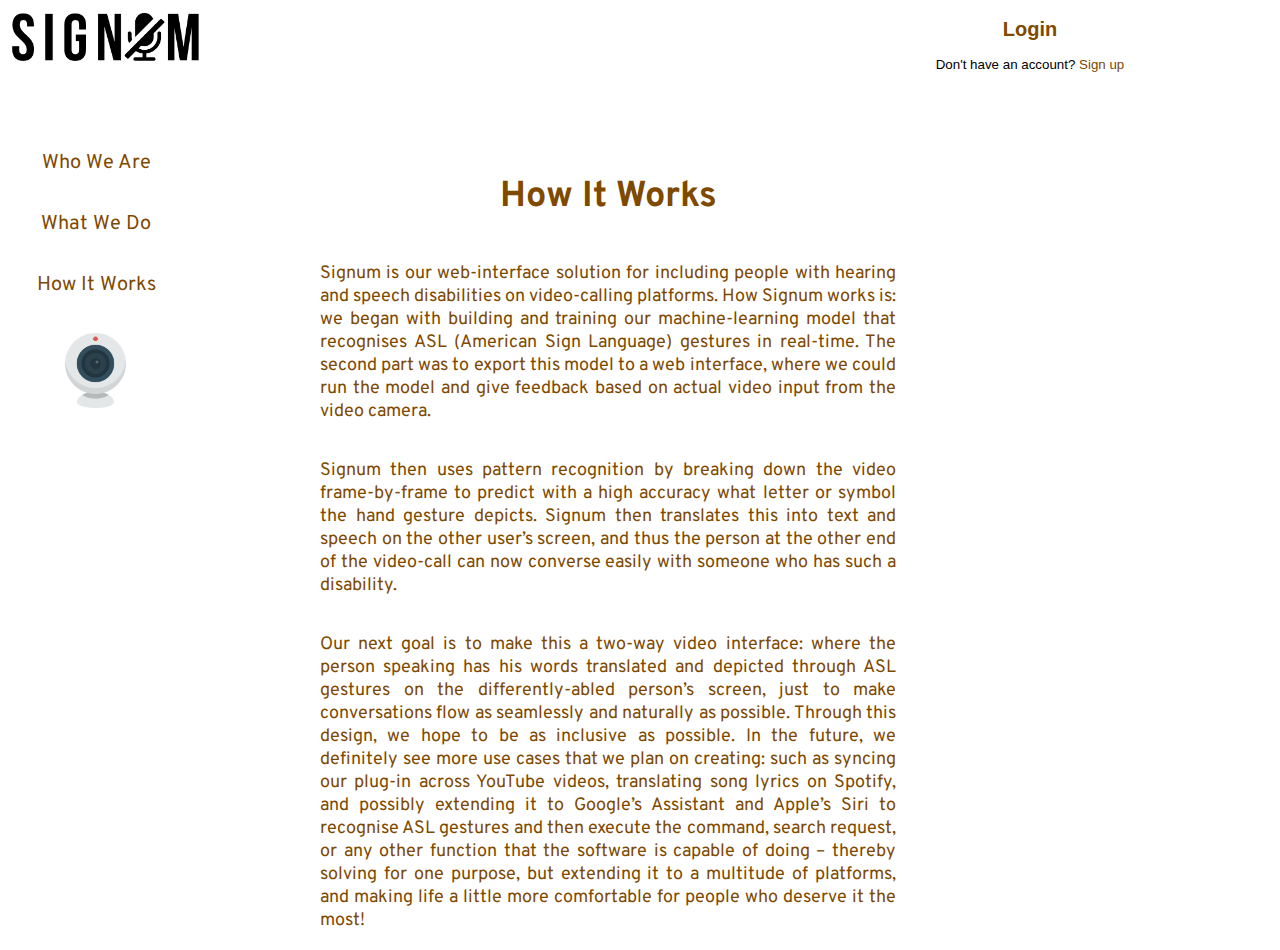
==== HowItWorks.html @ b9eab1d2 "Signum Website" ====
<!DOCTYPE html>
<html>
  <head>
    <link href="WhoWeAre.css" rel="stylesheet" type="text/css">
    <link href="https://fonts.googleapis.com/css?family=Overpass|Staatliches&display=swap" rel="stylesheet">
    <meta charset="utf-8">
  </head>

  <body>
  <div class="column0">
    <div class='row1'>
          <div class="column1">
              <div class="logo">
                <div id='logo'>
                  <a href="index.html">
                    <img src="signum-2.png" alt="">
                  </a>
                </div>
              </div>
          </div>
          <div class='column3'>
              <button id='login'>
                <h2><a href="login.html">
                Login
                </a></h2>
                <p>Don't have an account?
                <a href="signup.html"> Sign up</a>
                </p>
              </button>
          </div>
  </div>

      <div class='row2'>
          <div class="column1">
              <div class="link">
                <div id="heading">
                <a href="WhoWeAre.html">
                      Who We Are
                </a>
              </div>

              </div>

                <div class="link">
                  <div id="heading">
                    <a href="WhatWeDo.html">
                    What We Do
                    </a>
                  </div>
                </div>

                <div class="link">
                  <div id="heading">
                    <a href="HowItWorks.html">
                    How It Works
                    </a>
                  </div>
                </div>
              <div class="link">
                <div id="webcam">
                <div id="heading">
                  <a href="video.html">
                    <div id="video">
                      <img src="webcam.png" alt="">
                    </div>
                  </a>
                </div>
                </div>
              </div>
          </div>

          <div class="column2">
            <h1> How It Works </h1>
            <p>Signum is our web-interface solution for including people with hearing and speech disabilities on video-calling platforms.
              How Signum works is: we began with building and training our machine-learning
          model that recognises ASL (American Sign Language) gestures in real-time. The second part was to export this
          model to a web interface, where we could run the model and give feedback based on actual video input from the video camera. </p>

          <p> Signum then uses pattern recognition by breaking down the video frame-by-frame to predict with a
            high accuracy what letter or symbol the hand gesture depicts. Signum then translates this into
            text and speech on the other user’s screen, and thus the person at the other end of the video-call
            can now converse easily with someone who has such a disability. </p>

           <p> Our next goal is to make this a two-way video interface: where the person speaking has his words translated
           and depicted through ASL gestures on the differently-abled person’s screen, just to make conversations
           flow as seamlessly and naturally as possible. Through this design, we hope to be as
           inclusive as possible. In the future, we definitely see more use cases that we plan on creating: such as syncing our
           plug-in across YouTube videos, translating song lyrics on Spotify, and possibly extending it to
           Google’s Assistant and Apple’s Siri to recognise ASL gestures and then execute the command,
            search request, or any other function that the software is capable of doing – thereby solving
            for one purpose, but extending it to a multitude of platforms, and making life a little more comfortable for
            people who deserve it the most! </p>
          </div>
    </div>


</div>

  </body>
</html>
---- WhoWeAre.css ----
html, body {
    margin: 0px;
    font-family: 'Overpass','Staatliches', 'Avenir';
    font-stretch: expanded;
    color: #7E4900;
    font-size: 30px;
}


.column1 {
  display: flex;
  flex-direction: column;
  align-items: center;
  width: 15%;
}

.logo img {
  position: absolute;
  top: 10px;
  left: 10px;
  width: 15%;
}

#logo a:hover {
    opacity: 0.6;
}

.row1 {
  display: flex;
  flex-direction: row;
  justify-content: space-between;
  height: 150px;
  margin-right: 100px;
}

#login {
  width: 300px;
  background-color: white;
  border-radius: 5px;
  border: none;
}

#login a{
  text-decoration: none;
  color: #7E4900;
}

#login a:hover {
  transform: scale(1.4);
  opacity: 0.6;
  color: #4a4237;
}

/* don't edit above this*/

.row2 {
  display: flex;
  flex-direction: row;
  justify-content: flex-start;
}

#heading {
  width: 350px;
  margin-bottom: 10%;
}

#heading a{
  text-decoration: none;
  color: #7E4900;
}

#heading a:hover {
  cursor: pointer;
  background: #F9CFAC;
}

#webcam-icon a:hover {
  background: none;
  transform: scale(1.2);
}

.column2 {
  margin-left: 10%;
  display: flex;
  flex-direction: column;
  align-items: center;
  margin-right: 30%;
  text-align: justify;
  font-size: 18px;
}


.link {
  display: flex;
  flex-direction: row;
  justify-content: center;
}

.column2 a {
  text-decoration: none;
  color: #7E4900;
}

.column2 a:hover {
  transform: scale(1.1);
  opacity: 0.6;
  cursor: pointer;
  color: #4a4237;
}

#heading {
  display: flex;
  flex-direction: row;
  justify-content: center;
  font-size: 20px;
}

.row3 {
  margin-top: 30px;
  display: flex;
  flex-direction: row;
  justify-content: center;
}

.column3 {
  display: flex;
  flex-direction: column;
  align-items: center;
}

#clickme {
  text-align: center;
  font-weight: bold;
}

#video img {
  width: 75px;
}

#console {
  width: 500px;
  height: 150px;
}

#webcam {
  transform: scaleX(-1);
}
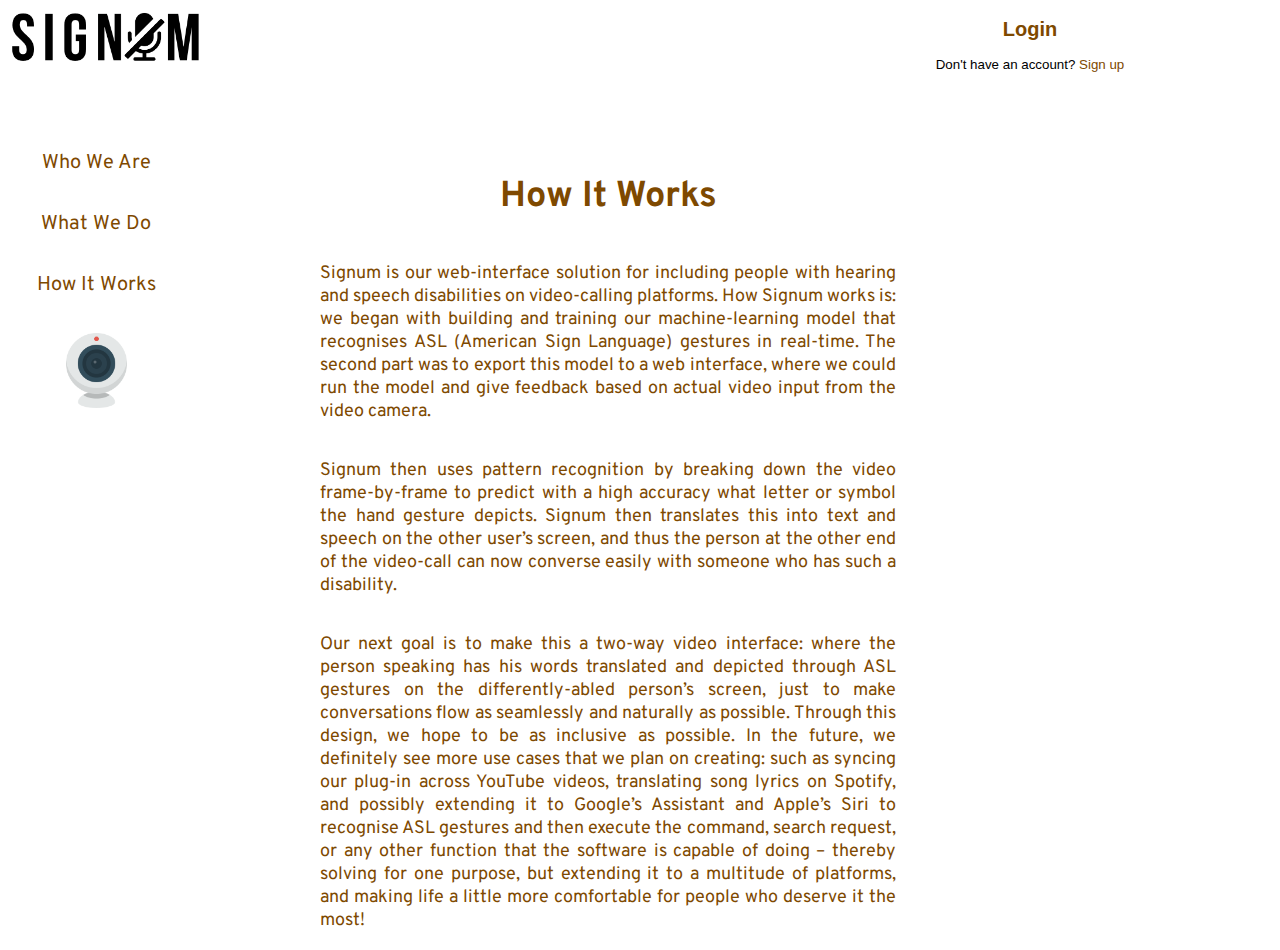
==== commit f3f65db0: "Update HowItWorks.html" ====
--- a/HowItWorks.html
+++ b/HowItWorks.html
@@ -57,7 +57,7 @@
                   </div>
                 </div>
               <div class="link">
-                <div id="webcam">
+                <div id="webcam-icon">
                 <div id="heading">
                   <a href="video.html">
                     <div id="video">
